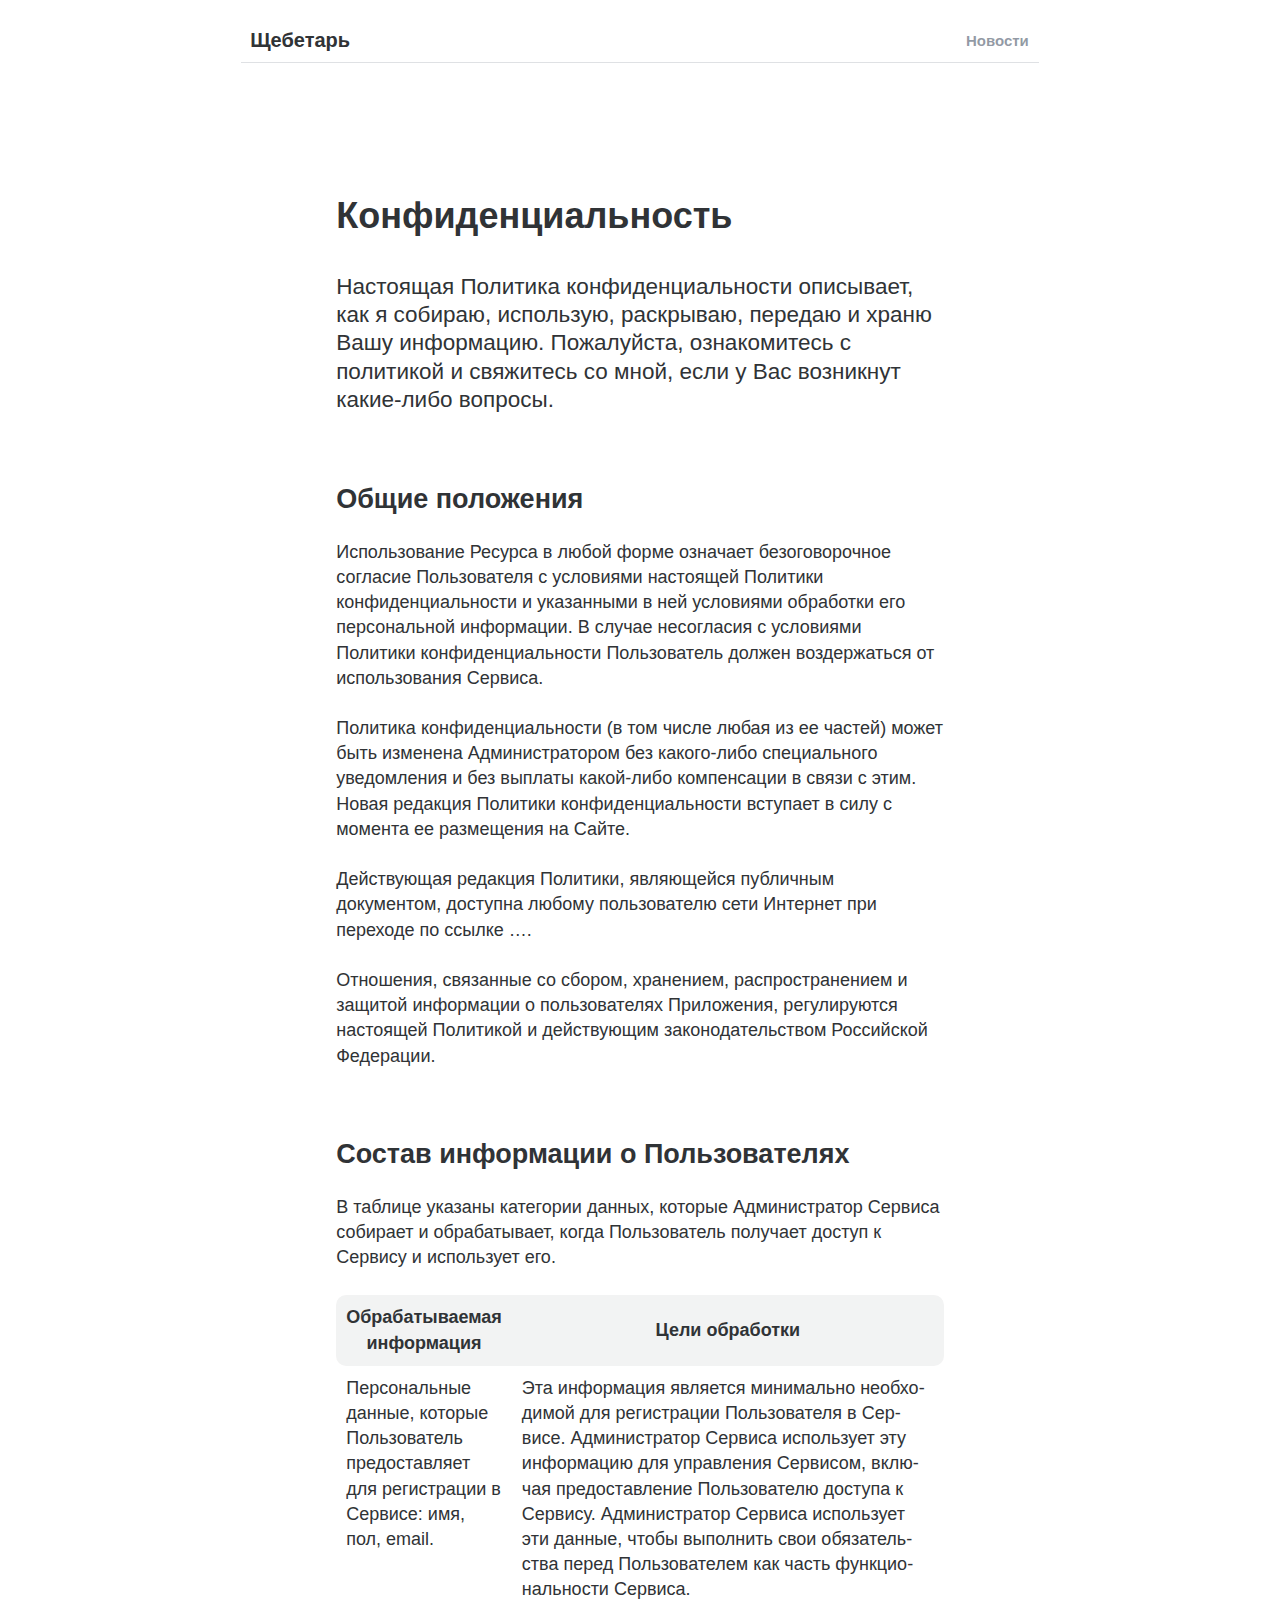
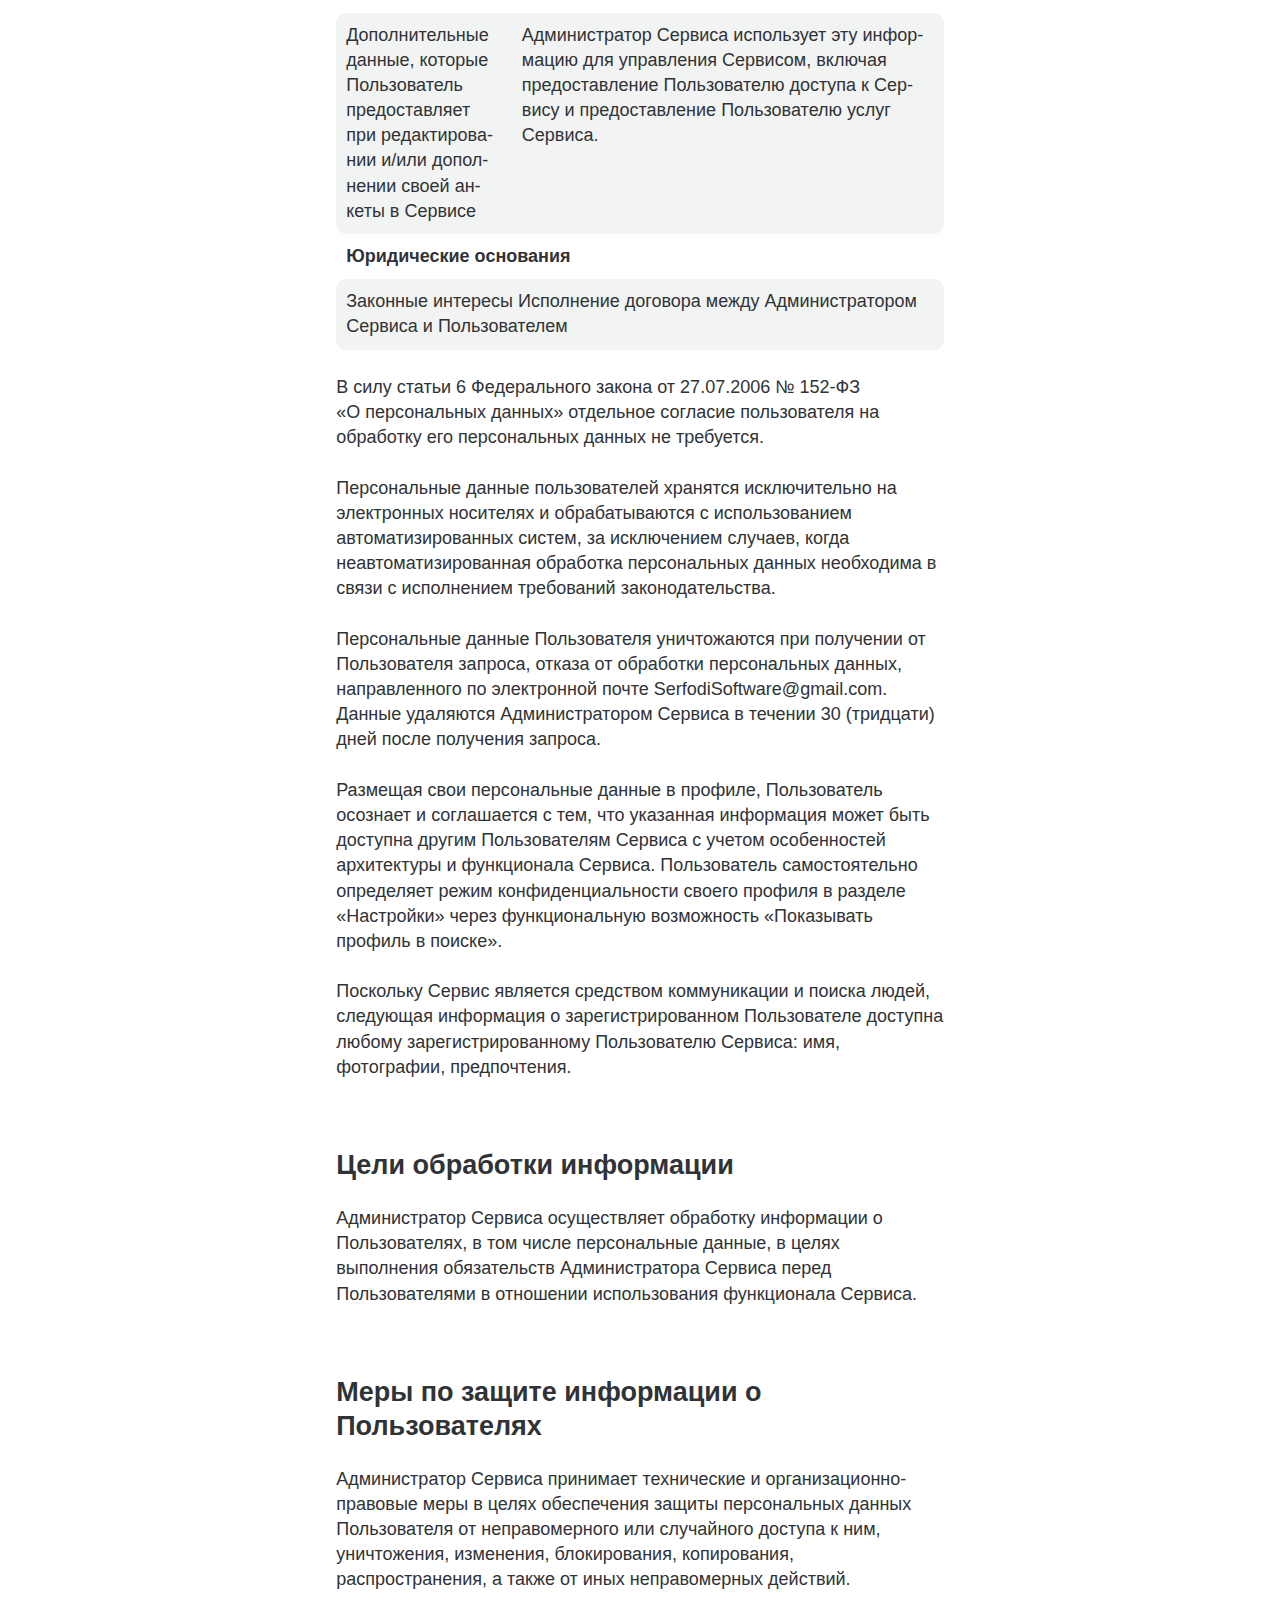
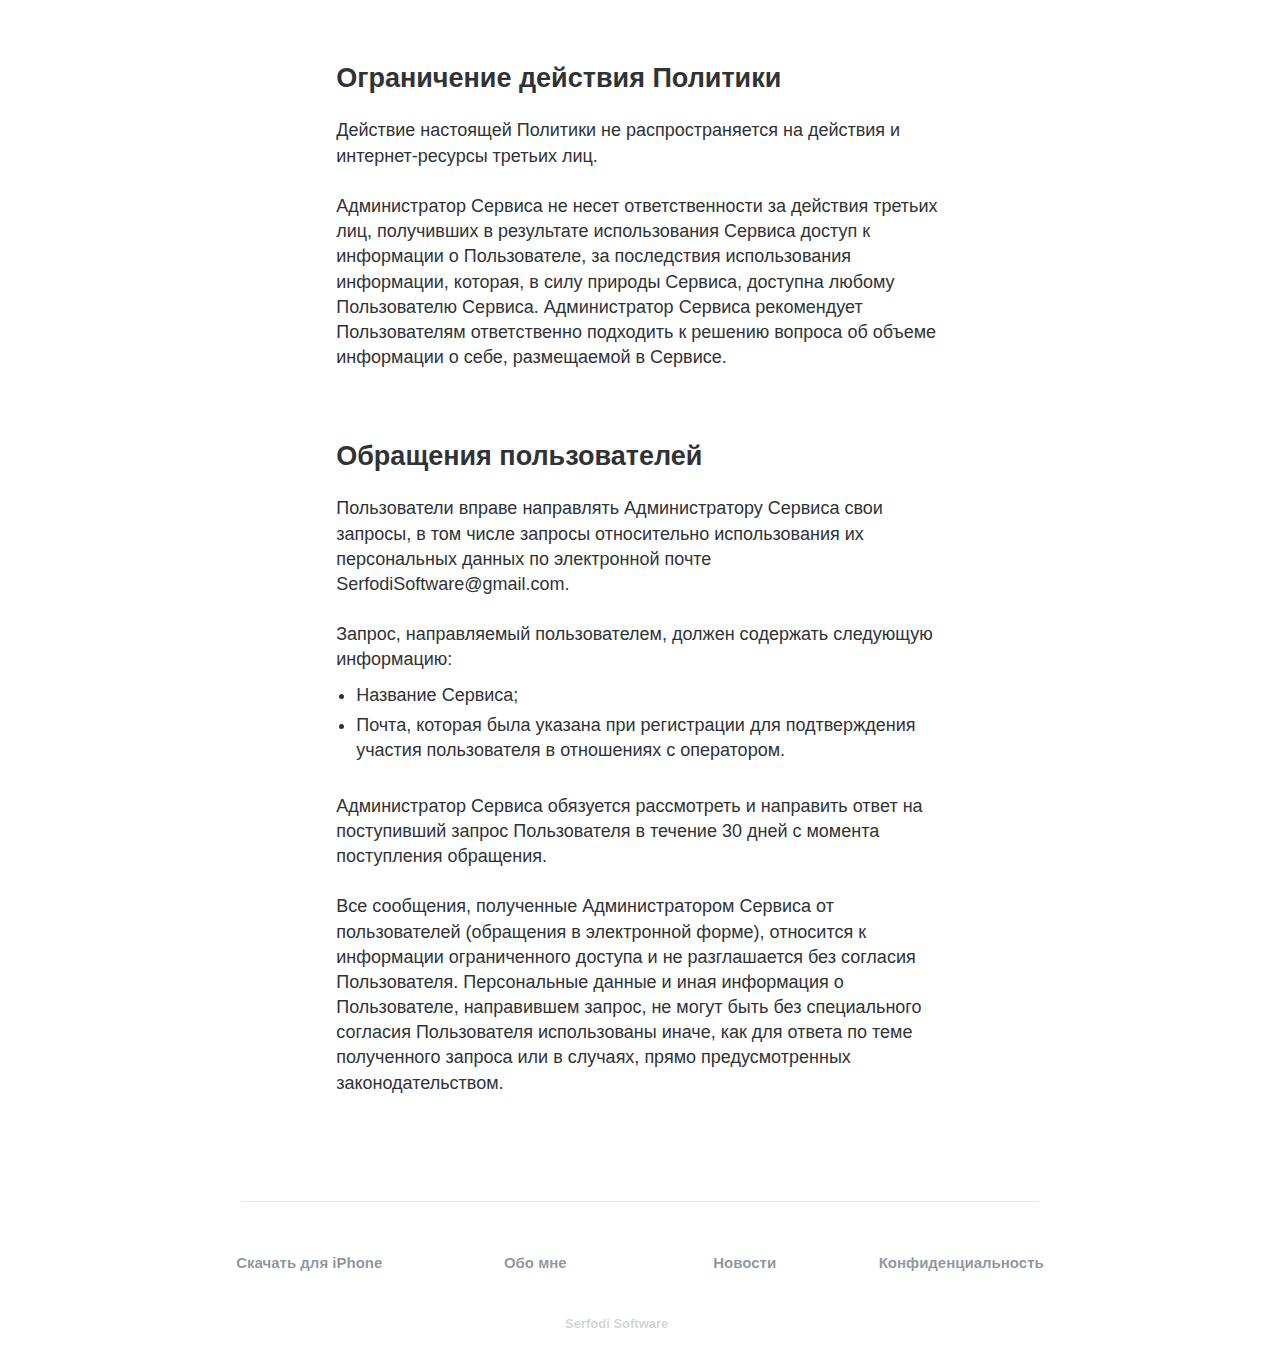
==== privacy.html @ 2d75fcef "add web site" ====
<!DOCTYPE html>
<html lang="ru">
<head>
    <meta charset="UTF-8">
    <meta name="viewport" content="width=device-width, initial-scale=1.0">
    <title> Политика конфиденциальности </title>
    <link type="text/css" rel="stylesheet" href="static/style.css">
</head>
<body>
    <header>
        <div class="container">
         <div class="navigation">
                <div class="navigation-bar">
                    <div class="navigation-logo">
                        <a class="navigation-logobutton" href="index.html">Щебетарь</a>
                    </div>
                    <ul class="navigation-list">
                        <li class="navigation-item for-blog">
                            <a class="navigation-button" href="https://t.me/SerfodiSoftware">
                                <span class="navigation-title">Новости</span>
                            </a>
                        </li>
                    </ul>
                </div>
            </div>
        </div>
    </header>
    <div class="page">
      <div class="slice has-spacing">
        <div class="container is-compact">
            <h1 class=""> Конфиденциальность</h1>
            <p class="introduction">
                Настоящая Политика конфиденциальности описывает, как я собираю, использую, раскрываю, передаю и храню Вашу информацию. 
                Пожалуйста, ознакомитесь с политикой и свяжитесь со мной, если у Вас возникнут какие-либо вопросы.
            </p>
            <h2> Общие положения </h2>
            <p>
                Использование Ресурса в любой форме означает безоговорочное согласие Пользователя с условиями настоящей Политики конфиденциальности и указанными в ней условиями обработки его персональной информации. 
                В случае несогласия с условиями Политики конфиденциальности Пользователь должен воздержаться от использования Сервиса.
            </p>
            <p>
                Политика конфиденциальности (в том числе любая из ее частей) может быть изменена Администратором без какого-либо специального уведомления и без выплаты какой-либо компенсации в связи с этим. 
                Новая редакция Политики конфиденциальности вступает в силу с момента ее размещения на Сайте.
            </p>
            <p>
                Действующая редакция Политики, являющейся публичным документом, доступна любому пользователю сети Интернет при переходе по ссылке ….
            </p>
            <p>
                Отношения, связанные со сбором, хранением, распространением и защитой информации о пользователях Приложения, регулируются настоящей Политикой и действующим законодательством Российской Федерации.
            </p>
            <h2> Состав информации о Пользователях </h2>
            <p>
                В таблице указаны категории данных, которые Администратор Сервиса собирает и обрабатывает, когда Пользователь получает доступ к Сервису и использует его.
            </p>

        <div class="table-wrap">
            <table>
                <thead>
                    <tr>
                        <th> Обрабатываемая информация </th>
                        <th> Цели обработки </th>
                    </tr>
                </thead>
                <tbody>
                    <tr>
                        <td> Персональные данные, которые Пользователь предоставляет для регистрации в Сервисе: имя, пол, email. </td>            
                        <td> Эта информация является минимально необходимой для регистрации Пользователя в Сервисе. Администратор Сервиса использует эту информацию для управления Сервисом, включая предоставление Пользователю доступа к Сервису. 
                            Администратор Сервиса использует эти данные, чтобы выполнить свои обязательства перед Пользователем как часть функциональности Сервиса. 
                        </td>
                    </tr>
                    <tr>
                        <td>
                            Дополнительные данные, которые Пользователь предоставляет при редактировании и&shy;/&shy;или дополнении своей анкеты в Сервисе
                        </td>
                        <td>
                            Администратор Сервиса использует эту информацию для управления Сервисом, включая предоставление Пользователю доступа к Сервису и предоставление Пользователю услуг Сервиса.
                        </td>
                    </tr>
                    <tr>
                        <td colspan="2" style="font-weight: 700;">Юридические основания</td>
                    </tr>
                    <tr>
                        <td colspan="2" style="border-radius: 10px 10px 10px 10px;">Законные интересы Исполнение договора между Администратором Сервиса и Пользователем</td>
                    </tr>
                </tbody>
            </table>

        </div>

            <p>
                В силу статьи 6 Федерального закона от 27.07.2006&nbsp;№&nbsp;152-ФЗ «О&nbsp;персональных&nbsp;данных» отдельное согласие пользователя на обработку его персональных данных не требуется.
            </p>
            <p>
                Персональные данные пользователей хранятся исключительно на электронных носителях и обрабатываются с использованием автоматизированных систем, за исключением случаев, когда неавтоматизированная обработка персональных данных необходима в связи с исполнением требований законодательства.
            </p>
            <p>
                Персональные данные Пользователя уничтожаются при получении от Пользователя запроса, отказа от обработки персональных данных, направленного по электронной почте SerfodiSoftware@gmail.com. 
                Данные удаляются Администратором Сервиса в течении 30 (тридцати) дней после получения запроса.
            </p>
            <p>
                Размещая свои персональные данные в профиле, Пользователь осознает и соглашается с тем, что указанная информация может быть доступна другим Пользователям Сервиса с учетом особенностей архитектуры и функционала Сервиса. Пользователь самостоятельно определяет режим конфиденциальности своего профиля в разделе «Настройки» через функциональную возможность «Показывать профиль в поиске».
            </p>
            <p>
                Поскольку Сервис является средством коммуникации и поиска людей, следующая информация о зарегистрированном Пользователе доступна любому зарегистрированному Пользователю Сервиса: имя, фотографии, предпочтения.
            </p>
            <h2> Цели обработки информации </h2>
            <p>
                Администратор Сервиса осуществляет обработку информации о Пользователях, в том числе персональные данные, в целях выполнения обязательств Администратора Сервиса перед Пользователями в отношении использования функционала Сервиса.
            </p>
            <h2> Меры по защите информации о Пользователях </h2>
            <p>
                Администратор Сервиса принимает технические и организационно-правовые меры в целях обеспечения защиты персональных данных Пользователя от неправомерного или случайного доступа к ним, уничтожения, изменения, блокирования, копирования, распространения, а также от иных неправомерных действий.
            </p>
            <h2> Ограничение действия Политики </h2>
            <p>
                Действие настоящей Политики не распространяется на действия и интернет-ресурсы третьих лиц.
            </p>
            <p>
                Администратор Сервиса не несет ответственности за действия третьих лиц, получивших в результате использования Сервиса доступ к информации о Пользователе, за последствия использования информации, которая, в силу природы Сервиса, доступна любому Пользователю Сервиса. Администратор Сервиса рекомендует Пользователям ответственно подходить к решению вопроса об объеме информации о себе, размещаемой в Сервисе.
            </p>
            <h2> Обращения пользователей </h2>
            <p>
                Пользователи вправе направлять Администратору Сервиса свои запросы, в том числе запросы относительно использования их персональных данных по электронной почте SerfodiSoftware@gmail.com. 
            </p>
            <p>
                Запрос, направляемый пользователем, должен содержать следующую информацию:
                <ul class="list">
                    <li>Название Сервиса;</li>
                    <li>Почта, которая была указана при регистрации для подтверждения участия пользователя в отношениях с оператором. </li>
                </ul>
            </p>
            <p>
                Администратор Сервиса обязуется рассмотреть и направить ответ на поступивший запрос Пользователя в течение 30 дней с момента поступления обращения.
            </p>
            <p>
                Все сообщения, полученные Администратором Сервиса от пользователей (обращения в электронной форме), относится к информации ограниченного доступа и не разглашается без согласия Пользователя. Персональные данные и иная информация о Пользователе, направившем запрос, не могут быть без специального согласия Пользователя использованы иначе, как для ответа по теме полученного запроса или в случаях, прямо предусмотренных законодательством.
            </p>
        </div>
    </div>
      
    </div>
</body>
<footer>
    <div class="container">
        <div class="footer">
            <div class="footer-row">
                <div class="footer-column">
                    <a class="footer-link" href="">Скачать для iPhone</a>
                </div>
                <div class="footer-column">
                    <a class="footer-link" href="">Обо мне</a>
                </div>
                <div class="footer-column">
                    <a class="footer-link" href="https://t.me/SerfodiSoftware">Новости</a>
                </div>
                <div class="footer-column">
                    <a class="footer-link" href="privacy.html">Конфиденциальность</a>
                </div>
            </div>
            <div class="footer-company">
                <h3>Serfodi Software</h3>
            </div>
        </div>
    </div>
</footer>
</html>
---- static/style.css ----
/* Общие стили */

a, abbr, acronym, address, applet, article, aside, audio, b, big, blockquote, body, canvas, caption, center, cite, code, dd, del, details, dfn, div, dl, dt, em, embed, fieldset, figcaption, figure, footer, form, h1, h2, h3, h4, h5, h6, header, hgroup, html, i, iframe, img, ins, kbd, label, legend, li, main, mark, menu, nav, object, ol, output, p, pre, q, ruby, s, samp, section, small, span, strike, strong, sub, summary, sup, table, tbody, td, tfoot, th, thead, time, tr, tt, u, ul, var, video {
    margin: 0;
    padding: 0;
    border: 0;
    font: inherit;
    vertical-align: baseline;
}

*, ::after, ::before {
    box-sizing: inherit;
}

* {
    margin: 0;
    padding: 0;
    box-sizing: border-box;
}

html, body {
    font-family: '-apple-system'; 
}

body, input, textarea, head, footer {
    -webkit-font-smoothing: antialiased;
}

body {
    position: relative;
    overflow-y: scroll;
    -webkit-text-size-adjust: 100%;
    font-family: ui-sans-serif,-apple-system,BlinkMacSystemFont,Roboto,sans-serif;
    font-size: 18px;
    line-height: 1.4;
    color: #303336;
    background-color: #fff;
}

a {
    text-decoration: none;
    color: inherit;
}

.container {
    padding-left: 4%;
    padding-right: 4%;
    padding-left: calc(env(safe-area-inset-left) + 4%);
    padding-right: calc(env(safe-area-inset-right) + 4%);
    max-width: 900px;
}

.navigation {
    padding: 0 0 40px;
    font-family: ui-sans-serif,-apple-system,BlinkMacSystemFont,Roboto,sans-serif;
    font-size: 15px;
    line-height: 1.2;
    font-weight: 600;
}


.container, .navigation {
    position: relative;
    margin: 0 auto;
}

.navigation-bar {
    padding: 25px 0 5px;
    box-shadow: 0 1px 0 rgba(38,52,74,.15);
    transition: background .2s ease-out;
}

.navigation-list {
    margin-left: 20%;
    line-height: 1px;
    text-align: right;
}

.navigation-logo {
    position: relative;
}

.navigation-logobutton {
    display: block;
    position: absolute;
    text-align: center;
    padding: 3px 3px;
    
    height: 32px;
    margin-left: 6px;
    margin-right: 6px;
    overflow: hidden;
    border-radius: 6px;
    font-size: 20px;
}

.navigation-logobutton:hover {
    background-color: rgba(4,15,26,.05);
}

.navigation-item {
    display: inline-block;
    position: relative;
    margin: 0 10px;
    white-space: nowrap;
}

.navigation-button {
    display: block;
    text-align: center;
    padding: 2px 5px;
    margin: 2px -5px;
    line-height: 24px;
    border-radius: 6px;
    color: rgba(38,52,74,.5);
}

.navigation-button:hover {
    color: rgba(38,52,74,.7);
    background: rgba(4,15,26,.05);
    transition: background .15s ease-out;
}

/* Другие */

.page {
    position: relative;
    overflow: hidden;
}

.slice.has-spacing {
    padding: 20px 0;
}

.container.is-compact {
    max-width: 710px;
}

.h1:first-child {
    margin-top: 0;
}

/* Текст */

h1 {
    margin-top: 2.0677em;
    margin-bottom: 1.0323em;
    font-size: 2em;
    line-height: 1.1;
    font-weight: 700;
}

@media (max-width: 420px) {
    h1 {
        font-size: 1.5em;
    }
}

.introduction {
    margin-bottom: 1.4em;
    font-size: 1.25em;
    line-height: 1.25;
}

h2 {
    margin-top: 2.5625em;
    margin-bottom: .85416667em;
    font-size: 1.5em;
    line-height: 1.25;
    font-weight: 700;
}

p {
    margin-bottom: 1.4em;
}

.list {
    padding-left: 20px;
    margin-top: -15px;
}

.list li {
    padding-bottom: 5px;
}

/* Таблица */

table, th, td, thead {
    border: none;
    table-layout: auto;
}

table {
    margin-bottom: 1.4em;
    cursor: default;
    border-collapse:collapse;
}

table thead th {
    font-weight: 700;
	text-align: center;
    vertical-align:middle;
	padding: 10px 10px;
	background: rgba(4,15,26,.05);
}

table tbody td {
	padding: 10px 10px;
    -webkit-hyphens: auto;
    hyphens: auto;
}

table tbody tr:nth-child(even) {
	 background: rgba(4,15,26,.05);
}

table tbody tr td:first-child, 
table thead tr th:first-child  {
    width: 1%;
	border-radius: 10px 0 0 10px;
}

table tbody tr td:last-child, 
table thead tr th:last-child {
    border-radius: 0 10px 10px 0;
}

@media screen and (max-width: 600px) {
    .table-wrap {
        overscroll-behavior: auto;
        overflow-y: scroll;
        overscroll-behavior-y: auto;
    }
}

/* Подвал */

footer {
    margin-top: 60px;
}

.footer {
    margin: 0 auto;
    padding-top: 40px;
    font-size: 15px;
    line-height: 1.2;
    color: rgba(0,15,36,.46);
    border-top: 1px solid rgba(0,0,0,.1);
}

.footer-row {
    clear: both;
    margin: 0-15px;
}

.footer-row {
    margin: 0-2.5%;
}

.footer-row::after {
    content: "";
    display: table;
    clear: both;
}

.footer-column {
    float: left;
    box-sizing: border-box;
    width: 25%;
    padding: 0 15px;
    margin-bottom: 18px;
    text-align: center;
}

.footer-column:first-child  {
    text-align: left;
}

.footer-column:last-child  {
    text-align: right;
}

@media (max-width: 820px) {
    .footer-column {
        width: 50%;
        padding: 0 2.5%;
        text-align: left;
    }
    .footer-column:nth-child(2n+1) {
        clear: both;
    }
    .footer-column:last-child  {
        text-align: left;
    }
}

.footer-link {
    font: inherit;
    display: block;
    margin-block-start: 0.83em;
    margin-block-end: 0.83em;
    margin-inline-start: 0px;
    margin-inline-end: 0px;
    font-weight: bold;
    margin-bottom: 6px;
}

.footer-link:hover {
    color: rgba(38,52,74,.7);
}

.footer h3 {
    display: block;
    width: 150px;
    height: 30px;
    overflow: hidden;
    opacity: .40;
    font-size: 13px;
    font-weight: bold;
}


.footer-company {
    margin: 20px auto 0;
    width: 150px;
    height: 30px;
}


.iconApp {
    width: 440px;
    max-width: 90%;
    padding-top: 50px;
    padding-bottom: 50px;
    margin: 0 auto;
    font-size: 1.333em;
    line-height: 1.25;
}

.iconApp p {
    text-align: center;
    color: #44474b;
    margin-bottom: 2em;
    margin: .5em auto;
    line-height: 1.3;
}

.iconApp h1 {
    text-align: center;
    font-size: 1.75em;
    margin-top: 18px;
}

.iconApp h2 {
    text-align: center;
    margin: 1.25em 0;
    font-size: 1.25em;
    font-weight: 700;
    line-height: 1;
    text-align: center;
    color: #2c3138;
}


.img, img:not([class]) {
    max-width: 100%;
    height: auto;
}

.icon-image {
    display: block;
    max-width: 75%;
    margin: 0 auto;
}

.fullSceens {
    position: relative;
    width: -webkit-fit-content;
    width: -moz-fit-content;
    width: fit-content;
    margin: 0 auto;
}



/* productcard Apple */

.productcard {
    display: flex;
    flex-direction: column;
    justify-content: space-between;
}

.productcard {
    position: relative;
    padding: 1em;
    font-size: 1em;
    line-height: 1.2;
    text-align: center;
    background: #f2f5f7;
    border-radius: 1em;
    width: 212px;
    margin: 0 auto;
}

.productcard-icon {
    display: block;
    max-width: 70px;
    margin: 0 auto;
    height: auto;
    transition: transform .1s ease-out;
}

.productcard-icon:hover {
    transform: scale(1.05);
}

.productcard-title {
    margin-top: .3em;
    margin-bottom: .5em;
    font-size: 1.125em;
    font-weight: 700;
}

.productcard-description {
    margin-bottom: 1em;
    font-size: .85em;
    color: rgba(0,7,18,.44);
}

.productcard-appstorebutton {
    display: block;
    max-width: 100%;
    width: auto;
    height: auto;
    margin: 0 auto;
    opacity: .8;
}
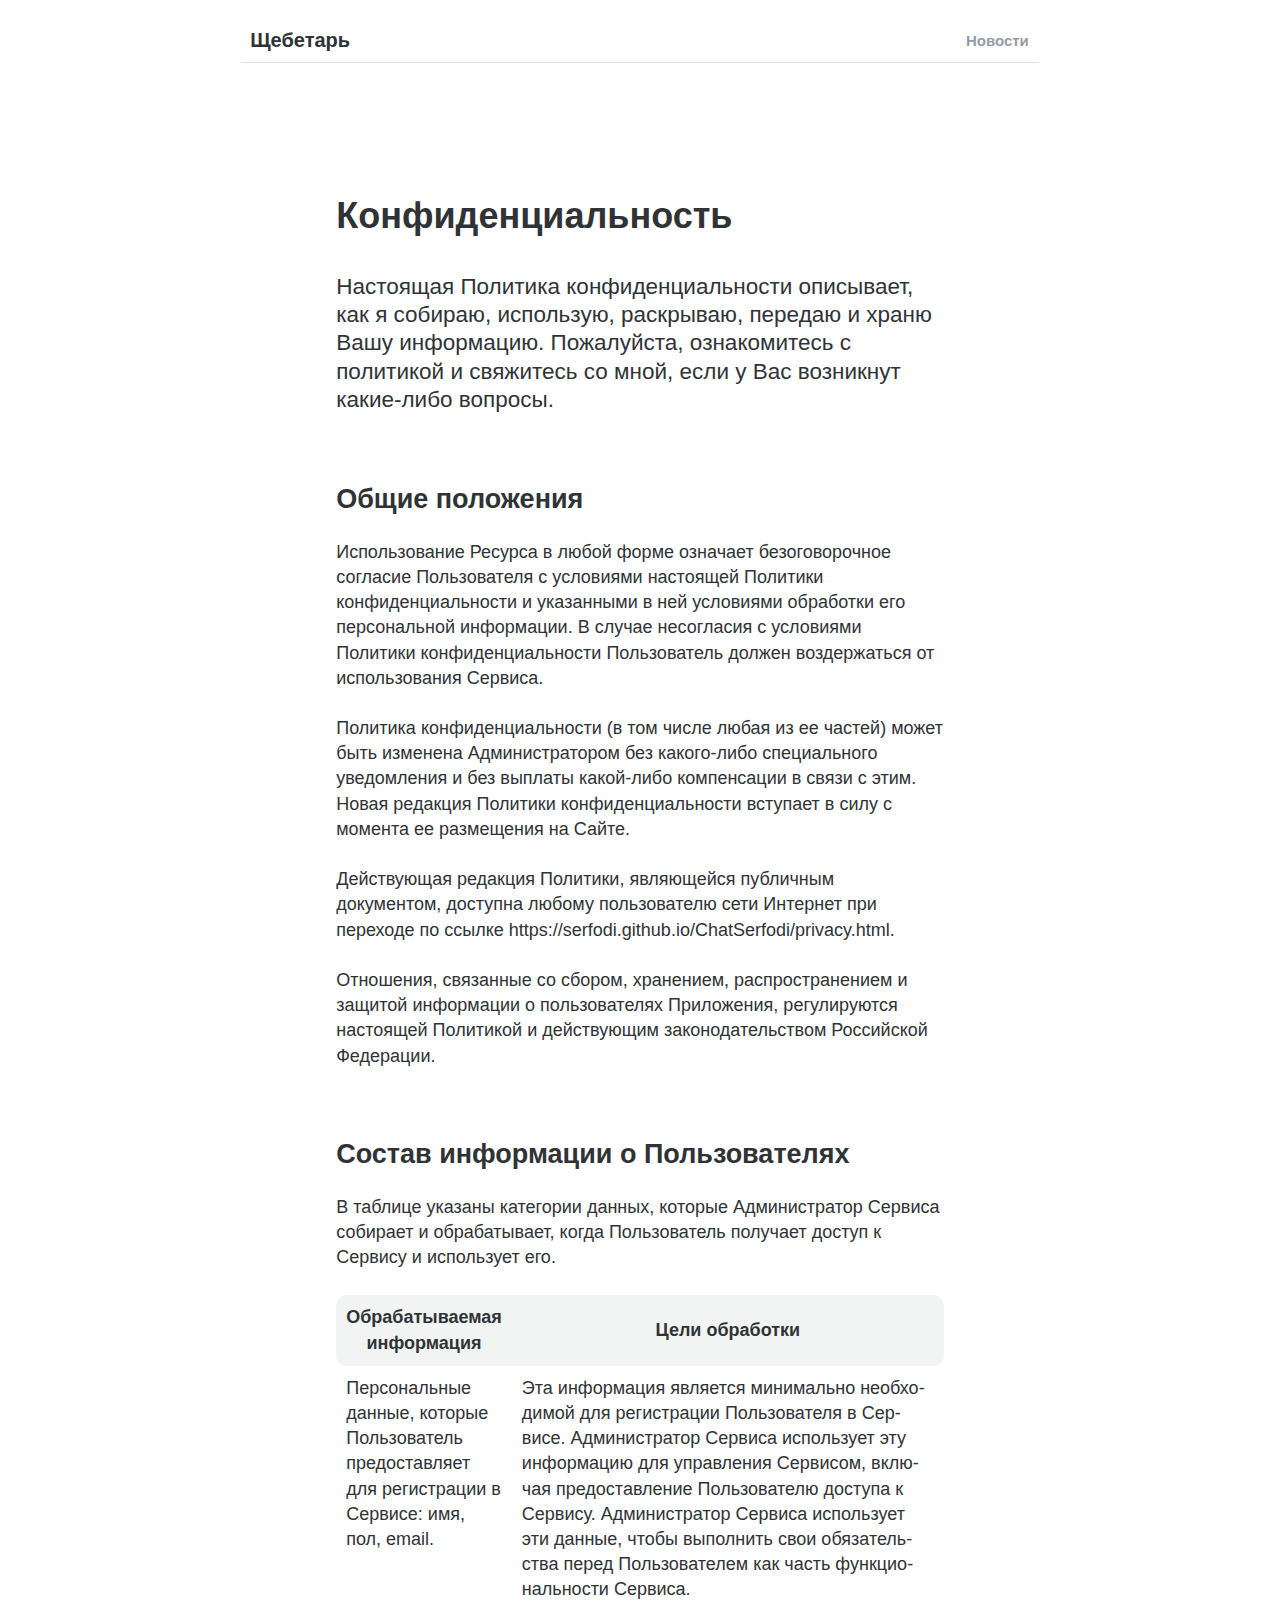
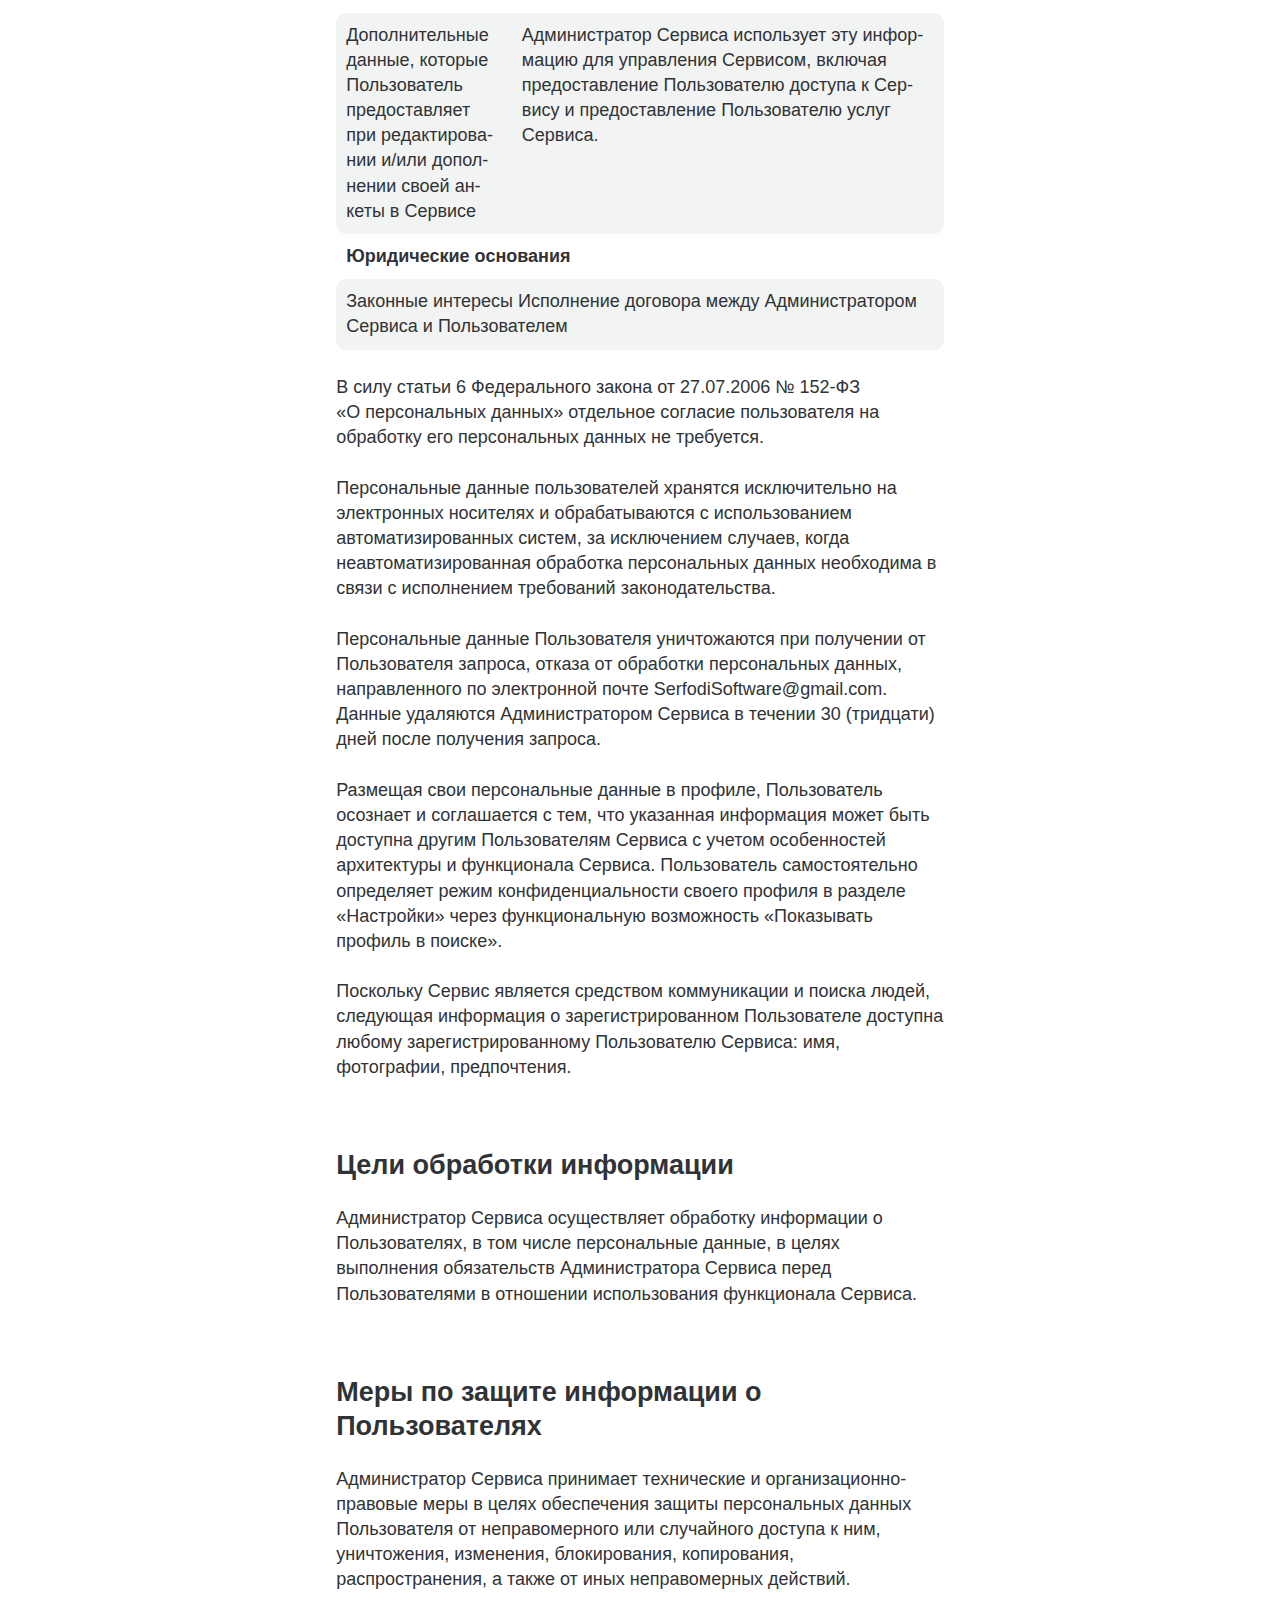
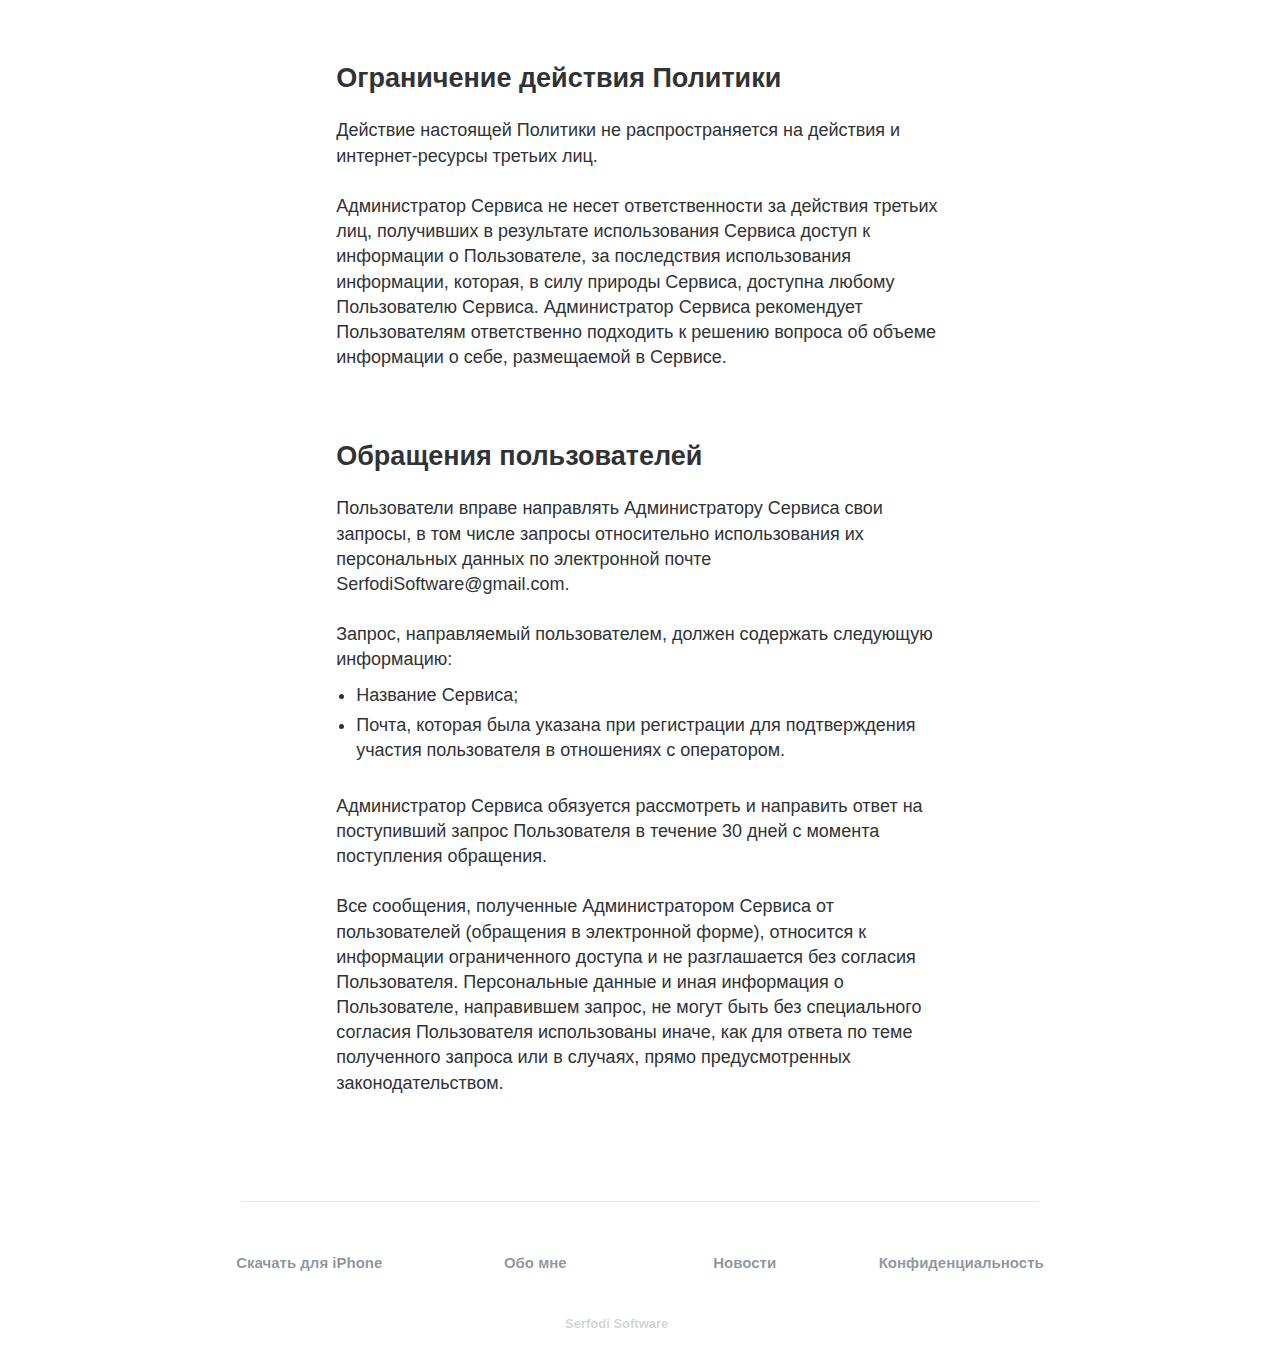
==== commit 7dec7525: "update html" ====
--- a/privacy.html
+++ b/privacy.html
@@ -43,7 +43,7 @@
                 Новая редакция Политики конфиденциальности вступает в силу с момента ее размещения на Сайте.
             </p>
             <p>
-                Действующая редакция Политики, являющейся публичным документом, доступна любому пользователю сети Интернет при переходе по ссылке ….
+                Действующая редакция Политики, являющейся публичным документом, доступна любому пользователю сети Интернет при переходе по ссылке https://serfodi.github.io/ChatSerfodi/privacy.html.
             </p>
             <p>
                 Отношения, связанные со сбором, хранением, распространением и защитой информации о пользователях Приложения, регулируются настоящей Политикой и действующим законодательством Российской Федерации.
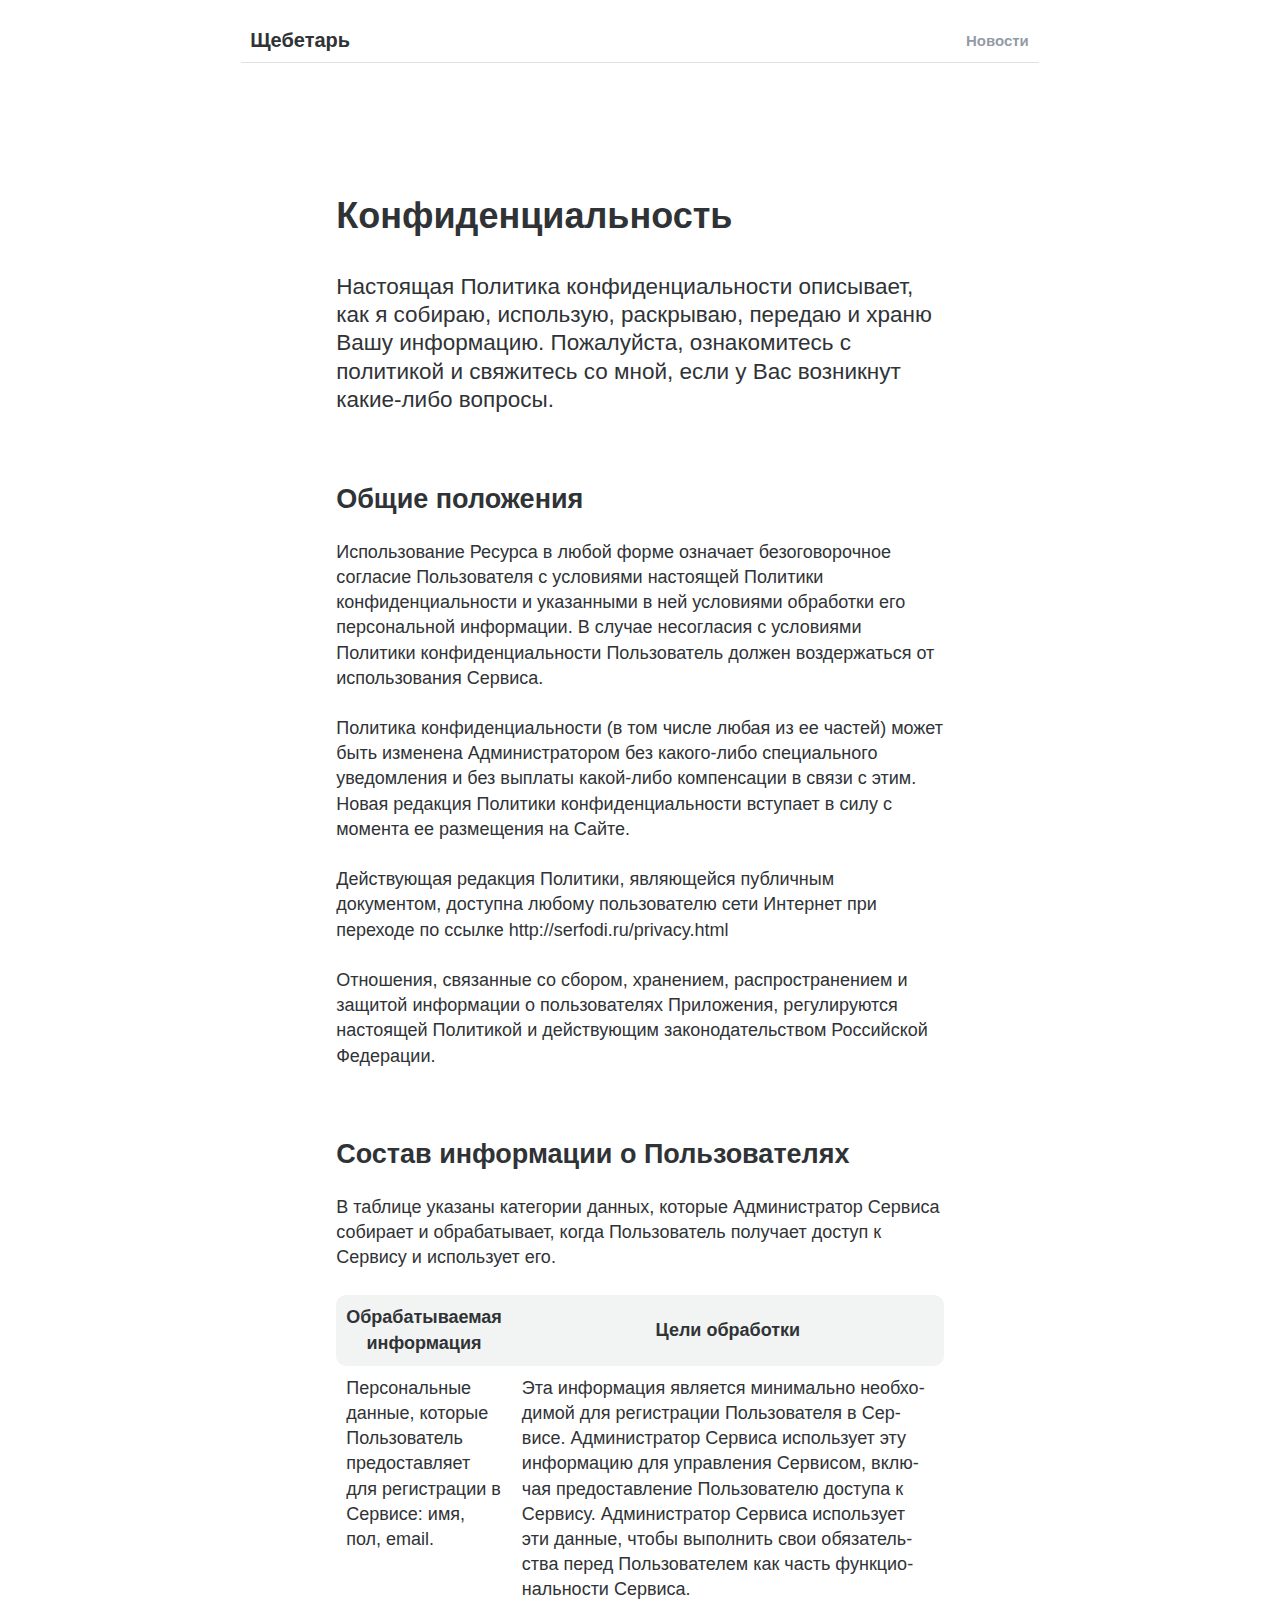
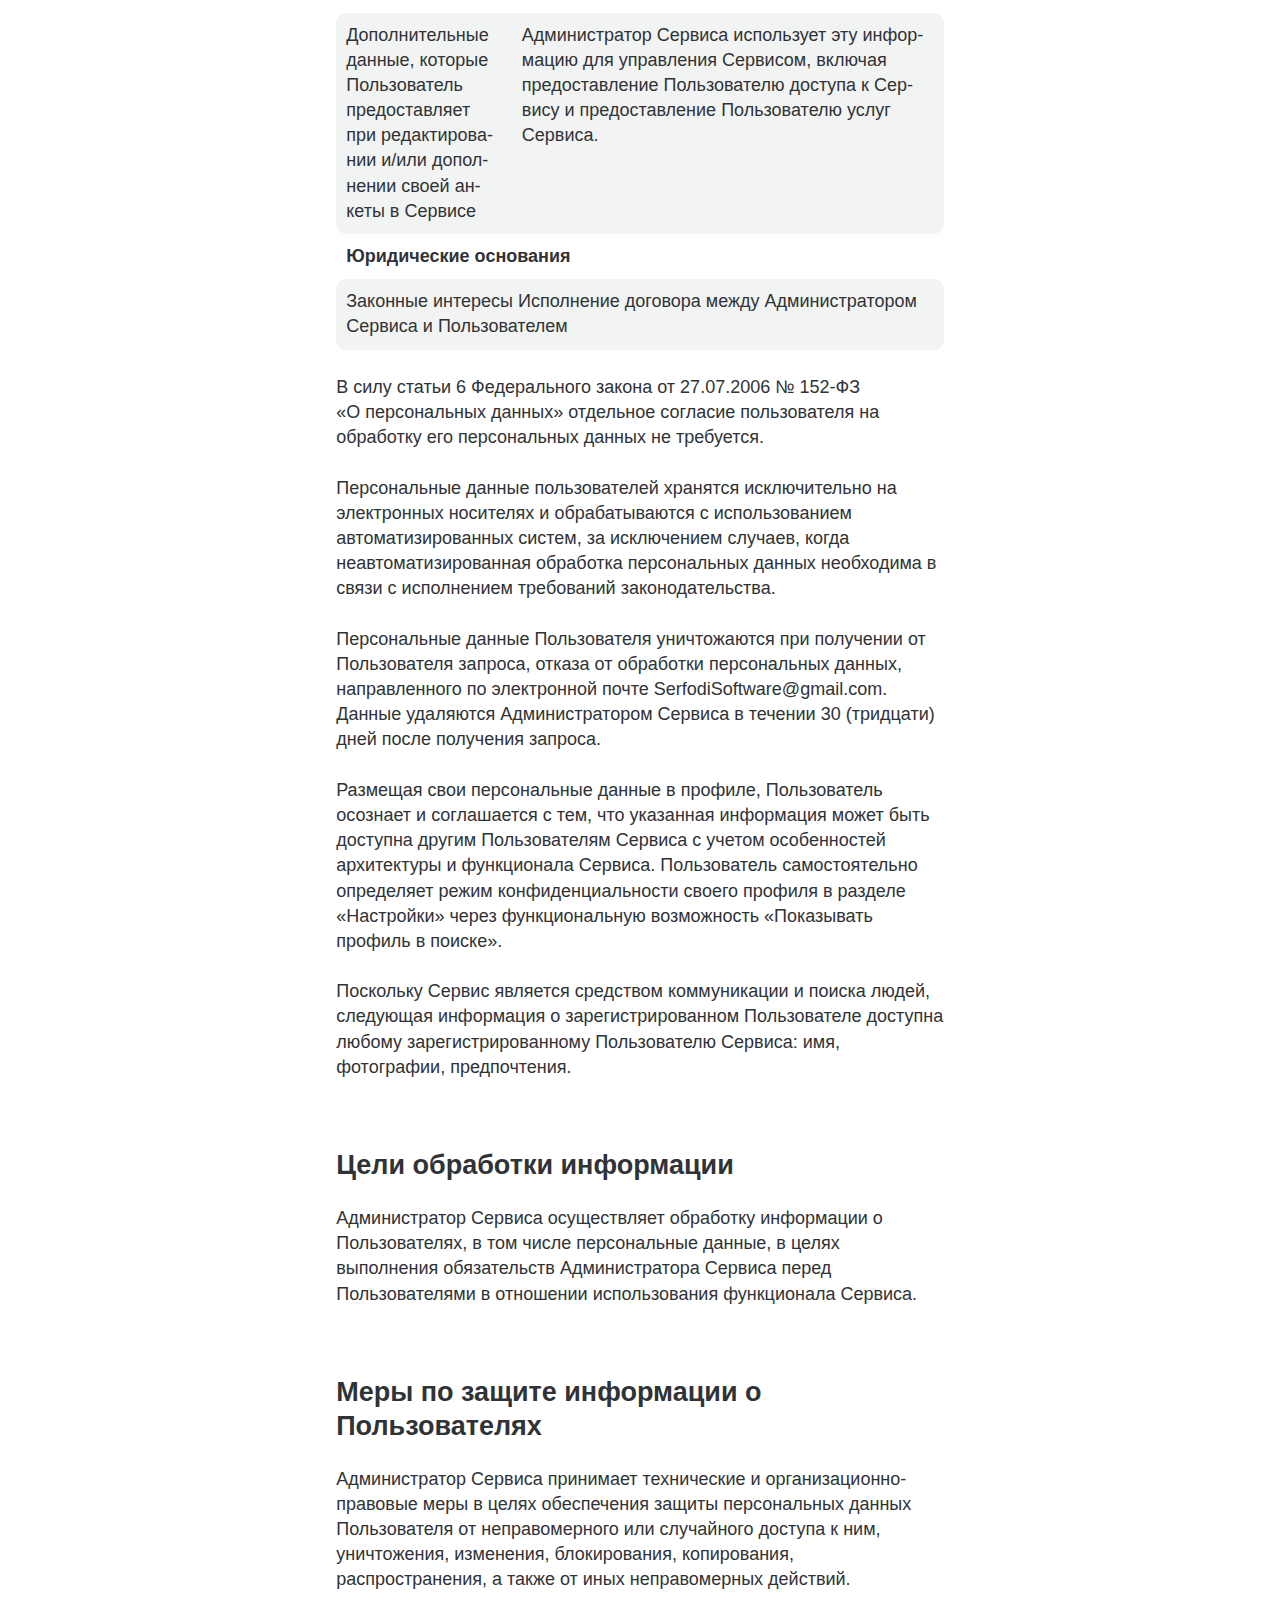
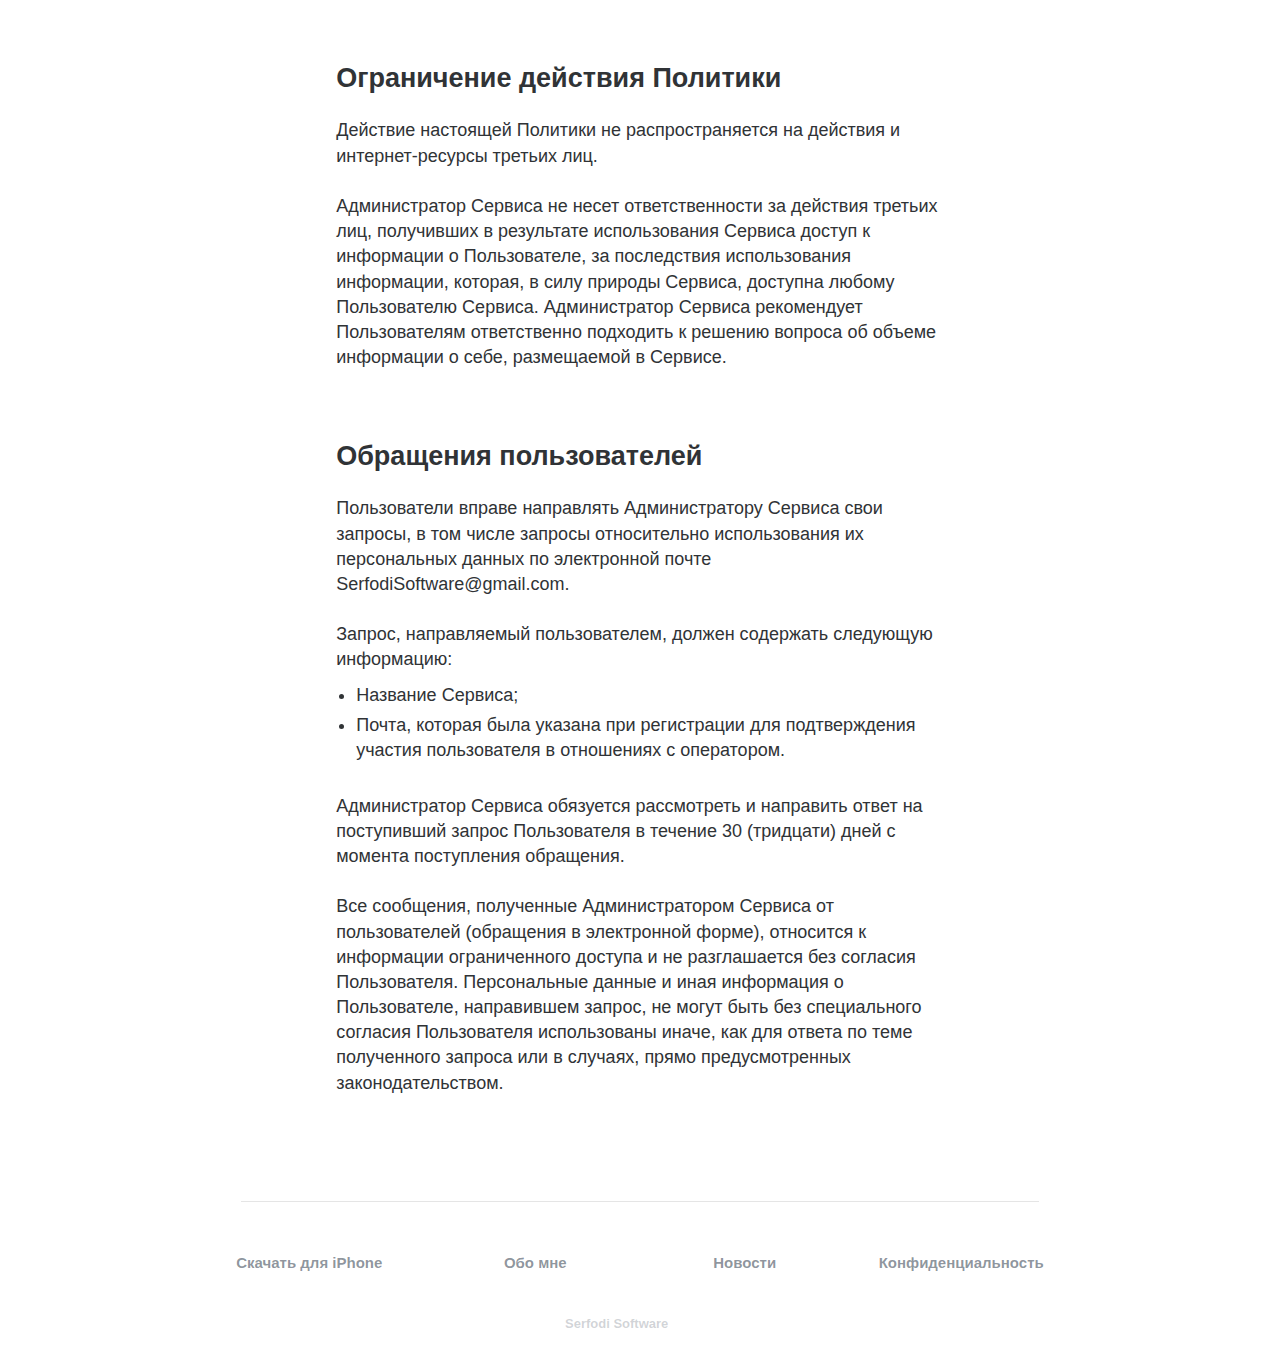
==== commit 17156a8d: "update" ====
--- a/privacy.html
+++ b/privacy.html
@@ -43,7 +43,7 @@
                 Новая редакция Политики конфиденциальности вступает в силу с момента ее размещения на Сайте.
             </p>
             <p>
-                Действующая редакция Политики, являющейся публичным документом, доступна любому пользователю сети Интернет при переходе по ссылке https://serfodi.github.io/ChatSerfodi/privacy.html.
+                Действующая редакция Политики, являющейся публичным документом, доступна любому пользователю сети Интернет при переходе по ссылке http://serfodi.ru/privacy.html
             </p>
             <p>
                 Отношения, связанные со сбором, хранением, распространением и защитой информации о пользователях Приложения, регулируются настоящей Политикой и действующим законодательством Российской Федерации.
@@ -130,7 +130,7 @@
                 </ul>
             </p>
             <p>
-                Администратор Сервиса обязуется рассмотреть и направить ответ на поступивший запрос Пользователя в течение 30 дней с момента поступления обращения.
+                Администратор Сервиса обязуется рассмотреть и направить ответ на поступивший запрос Пользователя в течение 30 (тридцати) дней с момента поступления обращения.
             </p>
             <p>
                 Все сообщения, полученные Администратором Сервиса от пользователей (обращения в электронной форме), относится к информации ограниченного доступа и не разглашается без согласия Пользователя. Персональные данные и иная информация о Пользователе, направившем запрос, не могут быть без специального согласия Пользователя использованы иначе, как для ответа по теме полученного запроса или в случаях, прямо предусмотренных законодательством.
--- a/static/style.css
+++ b/static/style.css
@@ -204,6 +204,12 @@
 	background: rgba(4,15,26,.05);
 }
 
+table tbody tr td:last-child, 
+table thead tr th:last-child {
+    border-radius: 0 10px 10px 0;
+}
+
+
 table tbody td {
 	padding: 10px 10px;
     -webkit-hyphens: auto;
@@ -223,6 +229,23 @@
 table tbody tr td:last-child, 
 table thead tr th:last-child {
     border-radius: 0 10px 10px 0;
+}
+
+@media (max-width: 420px) {
+    table thead th {
+        padding: 4px 4px;
+    }
+    table tbody td {
+        padding: 4px 4px;
+    }
+    table tbody tr td:first-child, 
+    table thead tr th:first-child  {
+	    border-radius: 4px 0 0 4px;
+    }
+    table tbody tr td:last-child, 
+    table thead tr th:last-child {
+        border-radius: 0 4px 4px 0;
+    }
 }
 
 @media screen and (max-width: 600px) {
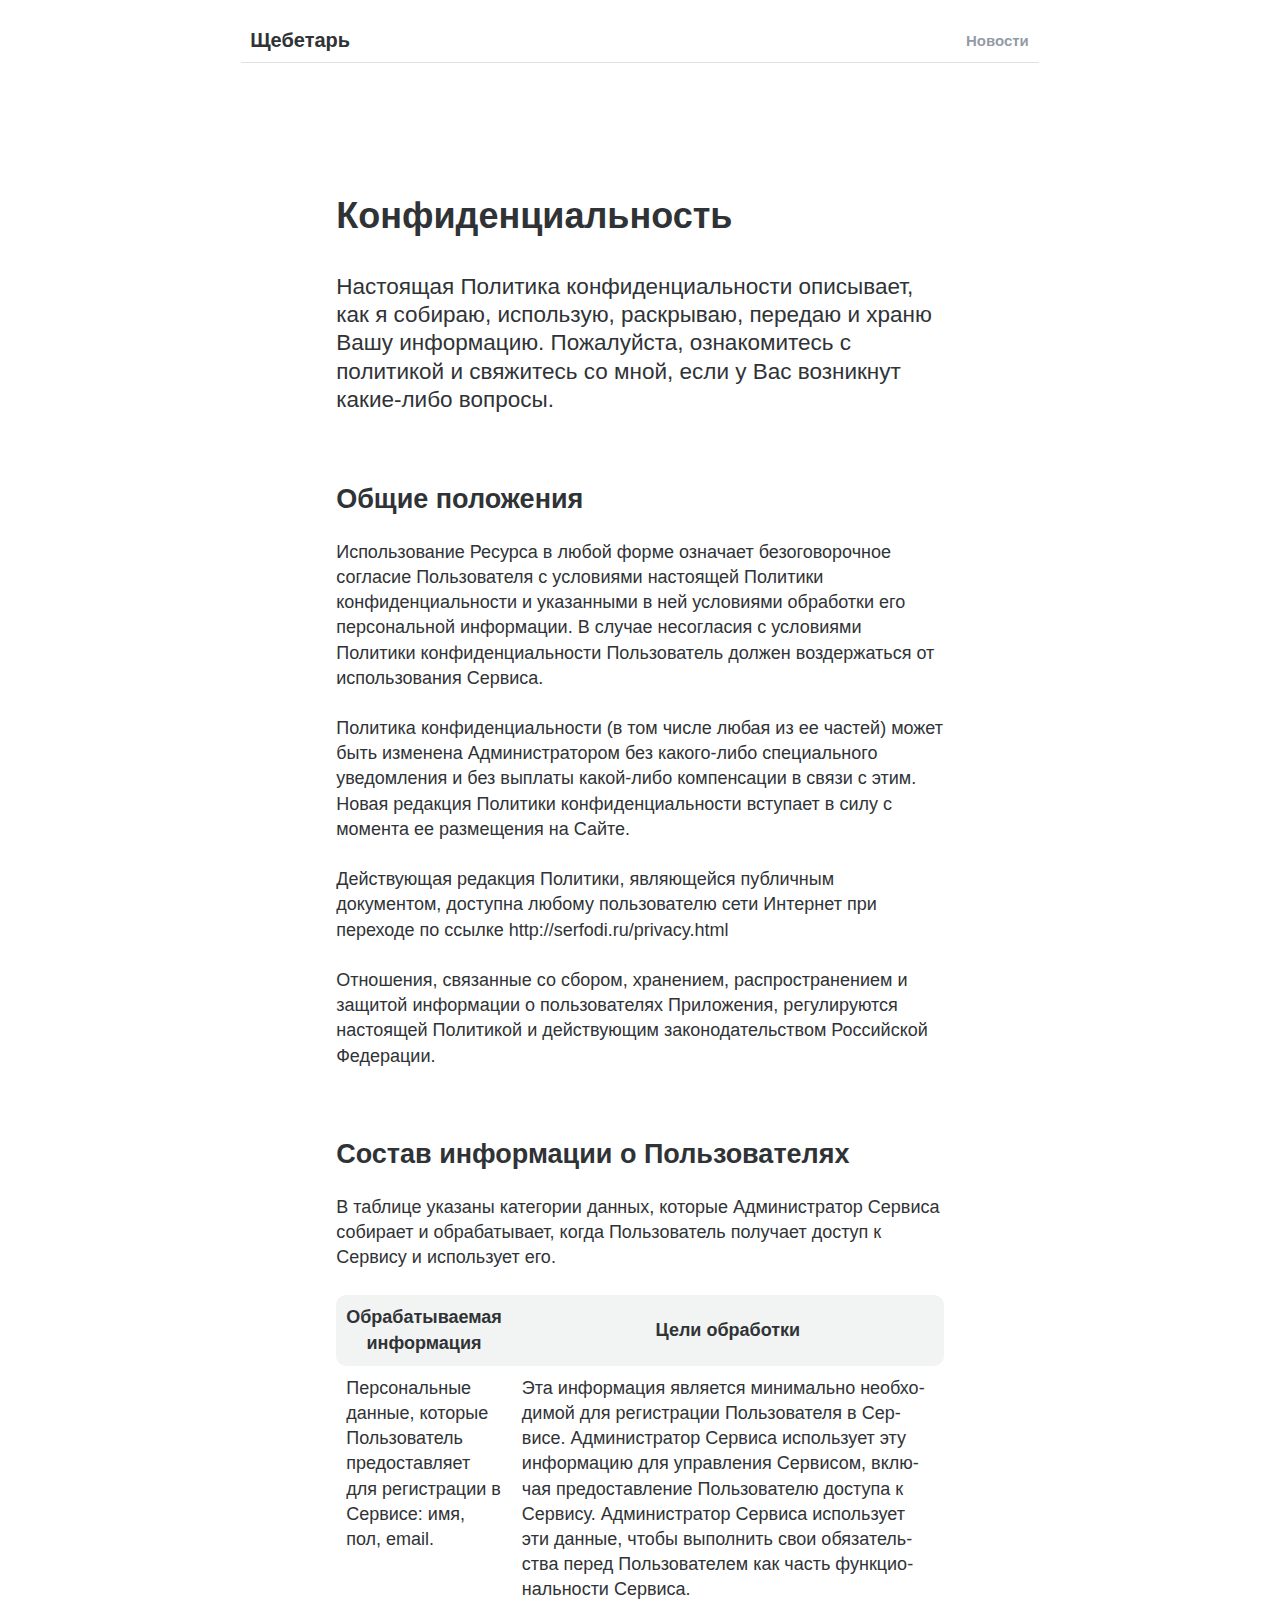
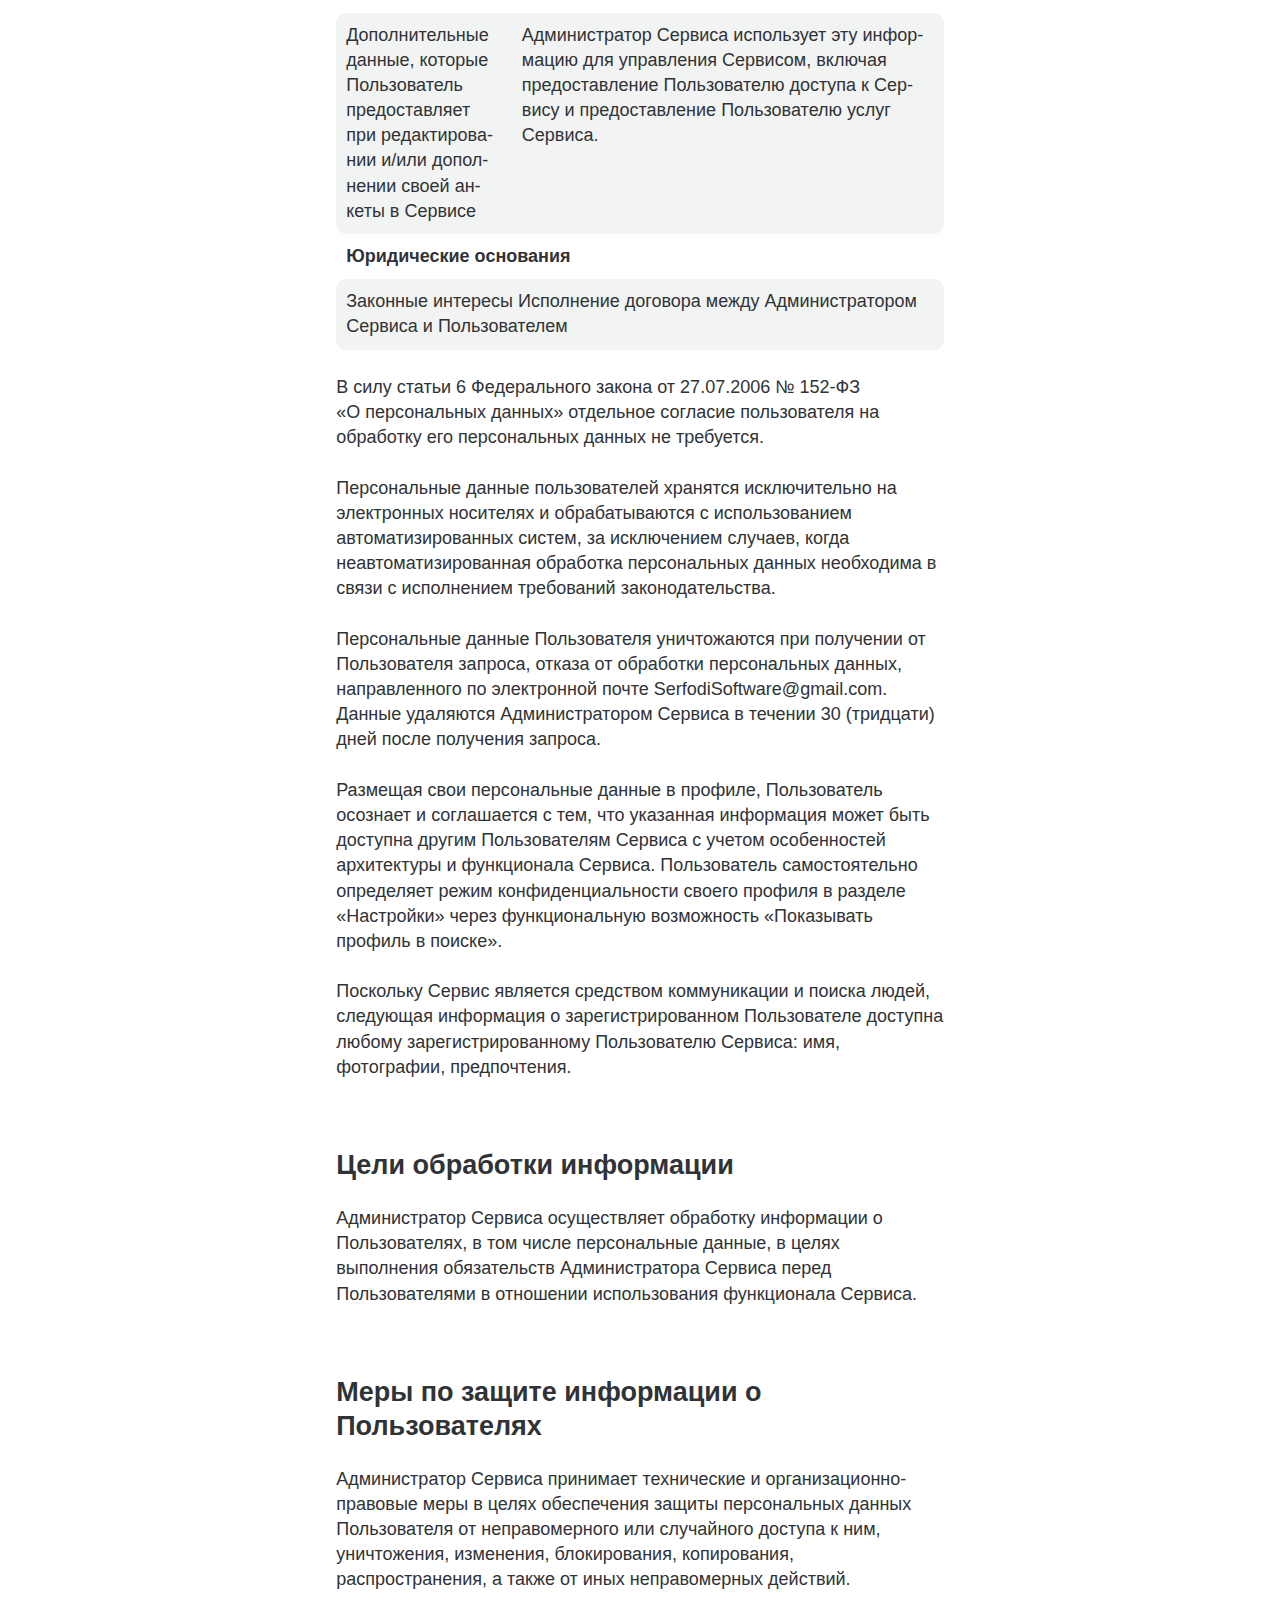
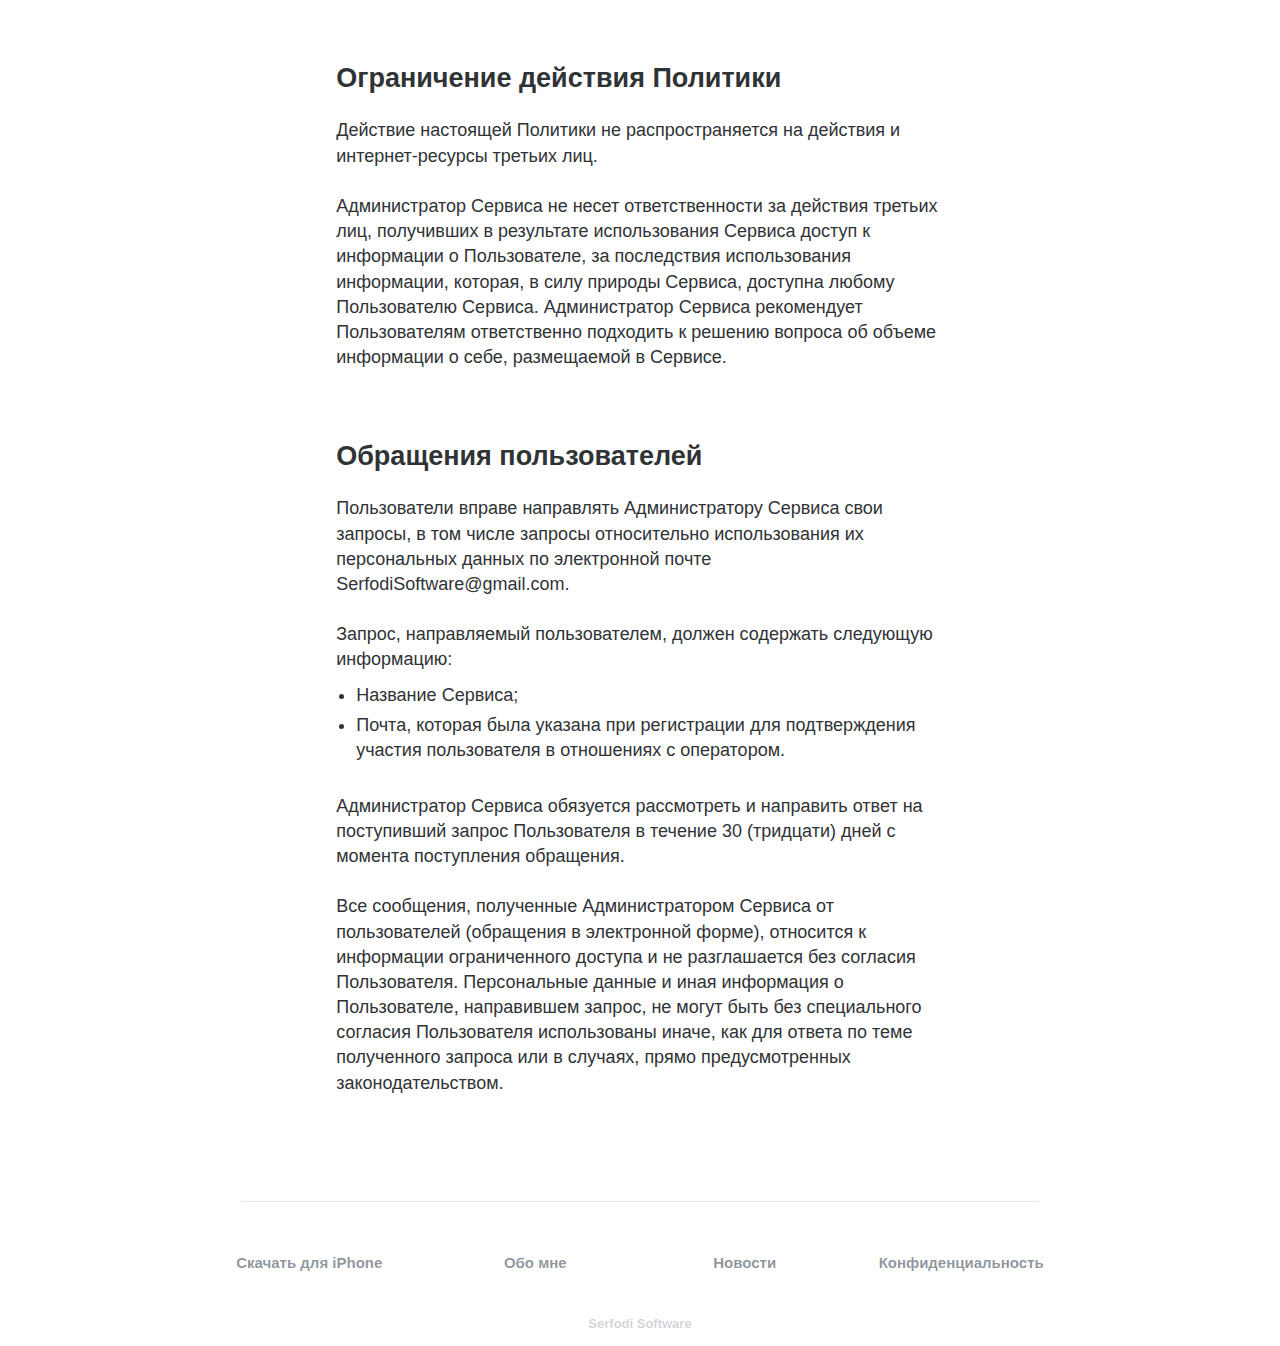
==== commit e025bef9: "add about" ====
--- a/privacy.html
+++ b/privacy.html
@@ -148,7 +148,7 @@
                     <a class="footer-link" href="">Скачать для iPhone</a>
                 </div>
                 <div class="footer-column">
-                    <a class="footer-link" href="">Обо мне</a>
+                    <a class="footer-link" href="about.html">Обо мне</a>
                 </div>
                 <div class="footer-column">
                     <a class="footer-link" href="https://t.me/SerfodiSoftware">Новости</a>
--- a/static/style.css
+++ b/static/style.css
@@ -340,6 +340,7 @@
     opacity: .40;
     font-size: 13px;
     font-weight: bold;
+    text-align: center;
 }
 
 
@@ -458,4 +459,4 @@
     height: auto;
     margin: 0 auto;
     opacity: .8;
-}+}
